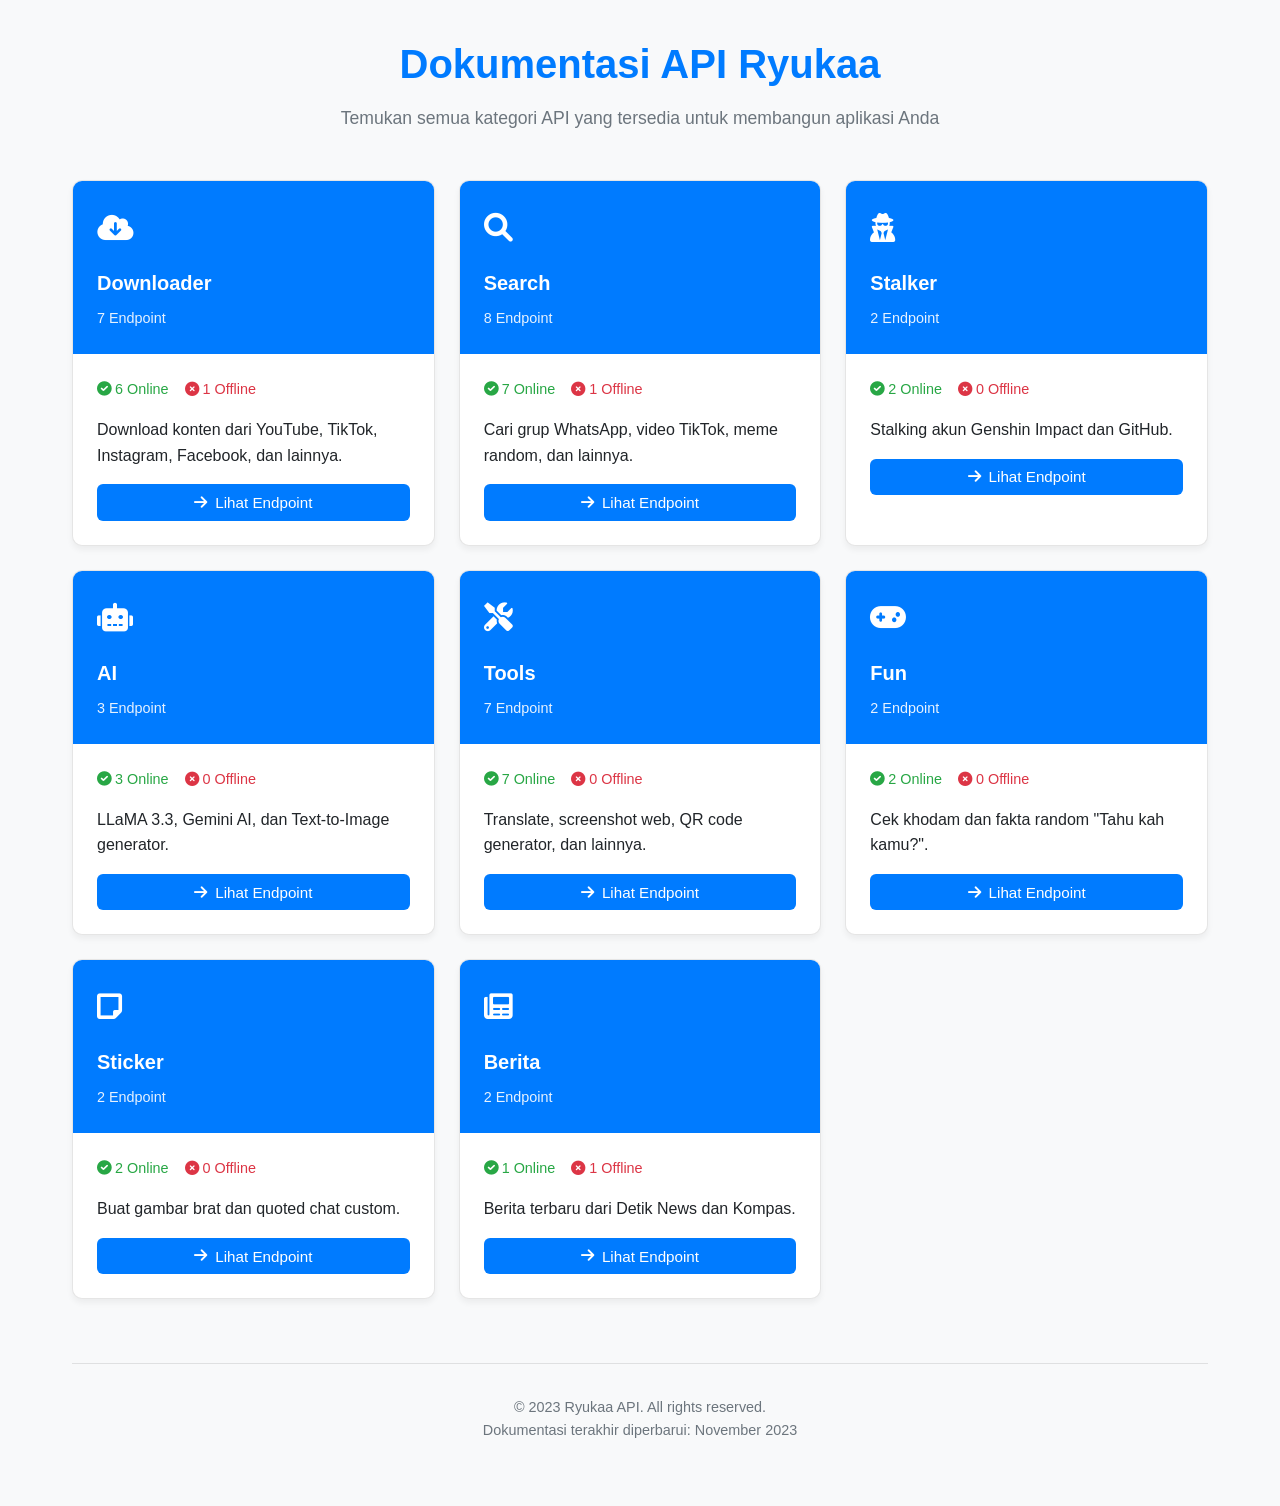
==== public/documentation.html @ 12b387f3 "Add files via upload" ====
<!DOCTYPE html>
<html lang="id">
<head>
    <meta charset="UTF-8">
    <meta name="viewport" content="width=device-width, initial-scale=1.0">
    <title>Dokumentasi API | Ryukaa</title>
    <link rel="stylesheet" href="https://cdnjs.cloudflare.com/ajax/libs/font-awesome/6.0.0-beta3/css/all.min.css">
    <style>
        :root {
            --primary: #007bff;
            --primary-dark: #0056b3;
            --primary-light: #e7f1ff;
            --dark: #212529;
            --light: #f8f9fa;
            --gray: #6c757d;
            --success: #28a745;
            --danger: #dc3545;
            --white: #ffffff;
        }

        * {
            margin: 0;
            padding: 0;
            box-sizing: border-box;
        }

        body {
            font-family: 'Segoe UI', Tahoma, Geneva, Verdana, sans-serif;
            background-color: var(--light);
            color: var(--dark);
            line-height: 1.6;
        }

        .container {
            max-width: 1200px;
            margin: 0 auto;
            padding: 2rem;
        }

        header {
            text-align: center;
            margin-bottom: 3rem;
            position: relative;
        }

        h1 {
            font-size: 2.5rem;
            color: var(--primary);
            margin-bottom: 0.5rem;
        }

        .subtitle {
            color: var(--gray);
            font-size: 1.1rem;
            max-width: 600px;
            margin: 0 auto;
        }

        .category-grid {
            display: grid;
            grid-template-columns: repeat(auto-fill, minmax(280px, 1fr));
            gap: 1.5rem;
            margin-top: 2rem;
        }

        .category-card {
            background: var(--white);
            border-radius: 10px;
            overflow: hidden;
            box-shadow: 0 4px 6px rgba(0, 0, 0, 0.05);
            transition: all 0.3s ease;
            border: 1px solid rgba(0, 0, 0, 0.1);
        }

        .category-card:hover {
            transform: translateY(-5px);
            box-shadow: 0 10px 15px rgba(0, 0, 0, 0.1);
        }

        .category-header {
            padding: 1.5rem;
            background: var(--primary);
            color: white;
            position: relative;
        }

        .category-icon {
            font-size: 1.8rem;
            margin-bottom: 1rem;
            color: white;
        }

        .category-title {
            font-size: 1.25rem;
            font-weight: 600;
            margin-bottom: 0.5rem;
        }

        .category-count {
            font-size: 0.9rem;
            opacity: 0.9;
        }

        .category-body {
            padding: 1.5rem;
        }

        .endpoint-count {
            display: flex;
            align-items: center;
            margin-bottom: 1rem;
            font-size: 0.9rem;
        }

        .online-count {
            color: var(--success);
            font-weight: 500;
            margin-right: 1rem;
        }

        .offline-count {
            color: var(--danger);
            font-weight: 500;
        }

        .view-btn {
            display: inline-flex;
            align-items: center;
            padding: 0.6rem 1.2rem;
            background: var(--primary);
            color: white;
            border-radius: 6px;
            text-decoration: none;
            font-weight: 500;
            transition: all 0.2s ease;
            border: none;
            cursor: pointer;
            width: 100%;
            justify-content: center;
            margin-top: 1rem;
            font-size: 0.95rem;
        }

        .view-btn:hover {
            background: var(--primary-dark);
            transform: translateY(-2px);
            box-shadow: 0 4px 8px rgba(0, 0, 0, 0.1);
        }

        .view-btn i {
            margin-right: 0.5rem;
        }

        footer {
            text-align: center;
            margin-top: 4rem;
            padding: 2rem 0;
            color: var(--gray);
            font-size: 0.9rem;
            border-top: 1px solid rgba(0, 0, 0, 0.1);
        }

        /* Animations */
        @keyframes fadeIn {
            from { opacity: 0; transform: translateY(20px); }
            to { opacity: 1; transform: translateY(0); }
        }

        .category-card {
            animation: fadeIn 0.5s ease forwards;
            opacity: 0;
        }

        .category-card:nth-child(1) { animation-delay: 0.1s; }
        .category-card:nth-child(2) { animation-delay: 0.2s; }
        .category-card:nth-child(3) { animation-delay: 0.3s; }
        .category-card:nth-child(4) { animation-delay: 0.4s; }
        .category-card:nth-child(5) { animation-delay: 0.5s; }
        .category-card:nth-child(6) { animation-delay: 0.6s; }
        .category-card:nth-child(7) { animation-delay: 0.7s; }
        .category-card:nth-child(8) { animation-delay: 0.8s; }

        /* Responsive */
        @media (max-width: 768px) {
            .container {
                padding: 1.5rem;
            }
            
            h1 {
                font-size: 2rem;
            }
            
            .category-grid {
                grid-template-columns: 1fr;
            }
        }
    </style>
</head>
<body>
    <div class="container">
        <header>
            <h1>Dokumentasi API Ryukaa</h1>
            <p class="subtitle">Temukan semua kategori API yang tersedia untuk membangun aplikasi Anda</p>
        </header>

        <div class="category-grid">
            <!-- Downloader -->
            <div class="category-card">
                <div class="category-header">
                    <div class="category-icon">
                        <i class="fas fa-cloud-download-alt"></i>
                    </div>
                    <h3 class="category-title">Downloader</h3>
                    <div class="category-count">7 Endpoint</div>
                </div>
                <div class="category-body">
                    <div class="endpoint-count">
                        <span class="online-count"><i class="fas fa-check-circle"></i> 6 Online</span>
                        <span class="offline-count"><i class="fas fa-times-circle"></i> 1 Offline</span>
                    </div>
                    <p>Download konten dari YouTube, TikTok, Instagram, Facebook, dan lainnya.</p>
                    <button class="view-btn" onclick="showCategory('downloader')">
                        <i class="fas fa-arrow-right"></i> Lihat Endpoint
                    </button>
                </div>
            </div>

            <!-- Search -->
            <div class="category-card">
                <div class="category-header">
                    <div class="category-icon">
                        <i class="fas fa-search"></i>
                    </div>
                    <h3 class="category-title">Search</h3>
                    <div class="category-count">8 Endpoint</div>
                </div>
                <div class="category-body">
                    <div class="endpoint-count">
                        <span class="online-count"><i class="fas fa-check-circle"></i> 7 Online</span>
                        <span class="offline-count"><i class="fas fa-times-circle"></i> 1 Offline</span>
                    </div>
                    <p>Cari grup WhatsApp, video TikTok, meme random, dan lainnya.</p>
                    <button class="view-btn" onclick="showCategory('search')">
                        <i class="fas fa-arrow-right"></i> Lihat Endpoint
                    </button>
                </div>
            </div>

            <!-- Stalker -->
            <div class="category-card">
                <div class="category-header">
                    <div class="category-icon">
                        <i class="fas fa-user-secret"></i>
                    </div>
                    <h3 class="category-title">Stalker</h3>
                    <div class="category-count">2 Endpoint</div>
                </div>
                <div class="category-body">
                    <div class="endpoint-count">
                        <span class="online-count"><i class="fas fa-check-circle"></i> 2 Online</span>
                        <span class="offline-count"><i class="fas fa-times-circle"></i> 0 Offline</span>
                    </div>
                    <p>Stalking akun Genshin Impact dan GitHub.</p>
                    <button class="view-btn" onclick="showCategory('stalker')">
                        <i class="fas fa-arrow-right"></i> Lihat Endpoint
                    </button>
                </div>
            </div>

            <!-- AI -->
            <div class="category-card">
                <div class="category-header">
                    <div class="category-icon">
                        <i class="fas fa-robot"></i>
                    </div>
                    <h3 class="category-title">AI</h3>
                    <div class="category-count">3 Endpoint</div>
                </div>
                <div class="category-body">
                    <div class="endpoint-count">
                        <span class="online-count"><i class="fas fa-check-circle"></i> 3 Online</span>
                        <span class="offline-count"><i class="fas fa-times-circle"></i> 0 Offline</span>
                    </div>
                    <p>LLaMA 3.3, Gemini AI, dan Text-to-Image generator.</p>
                    <button class="view-btn" onclick="showCategory('ai')">
                        <i class="fas fa-arrow-right"></i> Lihat Endpoint
                    </button>
                </div>
            </div>

            <!-- Tools -->
            <div class="category-card">
                <div class="category-header">
                    <div class="category-icon">
                        <i class="fas fa-tools"></i>
                    </div>
                    <h3 class="category-title">Tools</h3>
                    <div class="category-count">7 Endpoint</div>
                </div>
                <div class="category-body">
                    <div class="endpoint-count">
                        <span class="online-count"><i class="fas fa-check-circle"></i> 7 Online</span>
                        <span class="offline-count"><i class="fas fa-times-circle"></i> 0 Offline</span>
                    </div>
                    <p>Translate, screenshot web, QR code generator, dan lainnya.</p>
                    <button class="view-btn" onclick="showCategory('tools')">
                        <i class="fas fa-arrow-right"></i> Lihat Endpoint
                    </button>
                </div>
            </div>

            <!-- Fun -->
            <div class="category-card">
                <div class="category-header">
                    <div class="category-icon">
                        <i class="fas fa-gamepad"></i>
                    </div>
                    <h3 class="category-title">Fun</h3>
                    <div class="category-count">2 Endpoint</div>
                </div>
                <div class="category-body">
                    <div class="endpoint-count">
                        <span class="online-count"><i class="fas fa-check-circle"></i> 2 Online</span>
                        <span class="offline-count"><i class="fas fa-times-circle"></i> 0 Offline</span>
                    </div>
                    <p>Cek khodam dan fakta random "Tahu kah kamu?".</p>
                    <button class="view-btn" onclick="showCategory('fun')">
                        <i class="fas fa-arrow-right"></i> Lihat Endpoint
                    </button>
                </div>
            </div>

            <!-- Sticker -->
            <div class="category-card">
                <div class="category-header">
                    <div class="category-icon">
                        <i class="fas fa-sticky-note"></i>
                    </div>
                    <h3 class="category-title">Sticker</h3>
                    <div class="category-count">2 Endpoint</div>
                </div>
                <div class="category-body">
                    <div class="endpoint-count">
                        <span class="online-count"><i class="fas fa-check-circle"></i> 2 Online</span>
                        <span class="offline-count"><i class="fas fa-times-circle"></i> 0 Offline</span>
                    </div>
                    <p>Buat gambar brat dan quoted chat custom.</p>
                    <button class="view-btn" onclick="showCategory('sticker')">
                        <i class="fas fa-arrow-right"></i> Lihat Endpoint
                    </button>
                </div>
            </div>

            <!-- Berita -->
            <div class="category-card">
                <div class="category-header">
                    <div class="category-icon">
                        <i class="fas fa-newspaper"></i>
                    </div>
                    <h3 class="category-title">Berita</h3>
                    <div class="category-count">2 Endpoint</div>
                </div>
                <div class="category-body">
                    <div class="endpoint-count">
                        <span class="online-count"><i class="fas fa-check-circle"></i> 1 Online</span>
                        <span class="offline-count"><i class="fas fa-times-circle"></i> 1 Offline</span>
                    </div>
                    <p>Berita terbaru dari Detik News dan Kompas.</p>
                    <button class="view-btn" onclick="showCategory('berita')">
                        <i class="fas fa-arrow-right"></i> Lihat Endpoint
                    </button>
                </div>
            </div>
        </div>

        <footer>
            <p>© 2023 Ryukaa API. All rights reserved.</p>
            <p>Dokumentasi terakhir diperbarui: November 2023</p>
        </footer>
    </div>

    <script>
        function showCategory(category) {
            // Redirect ke halaman utama dengan hash category
            window.location.href = `/#${category}`;
            
            // Atau bisa diubah untuk menampilkan modal jika diperlukan
            // console.log(`Menampilkan kategori: ${category}`);
        }

        // Animasi hover card
        document.querySelectorAll('.category-card').forEach(card => {
            card.addEventListener('mouseenter', function() {
                this.style.boxShadow = '0 10px 20px rgba(0, 0, 0, 0.15)';
            });
            
            card.addEventListener('mouseleave', function() {
                this.style.boxShadow = '0 4px 6px rgba(0, 0, 0, 0.05)';
            });
        });
    </script>
</body>
</html>
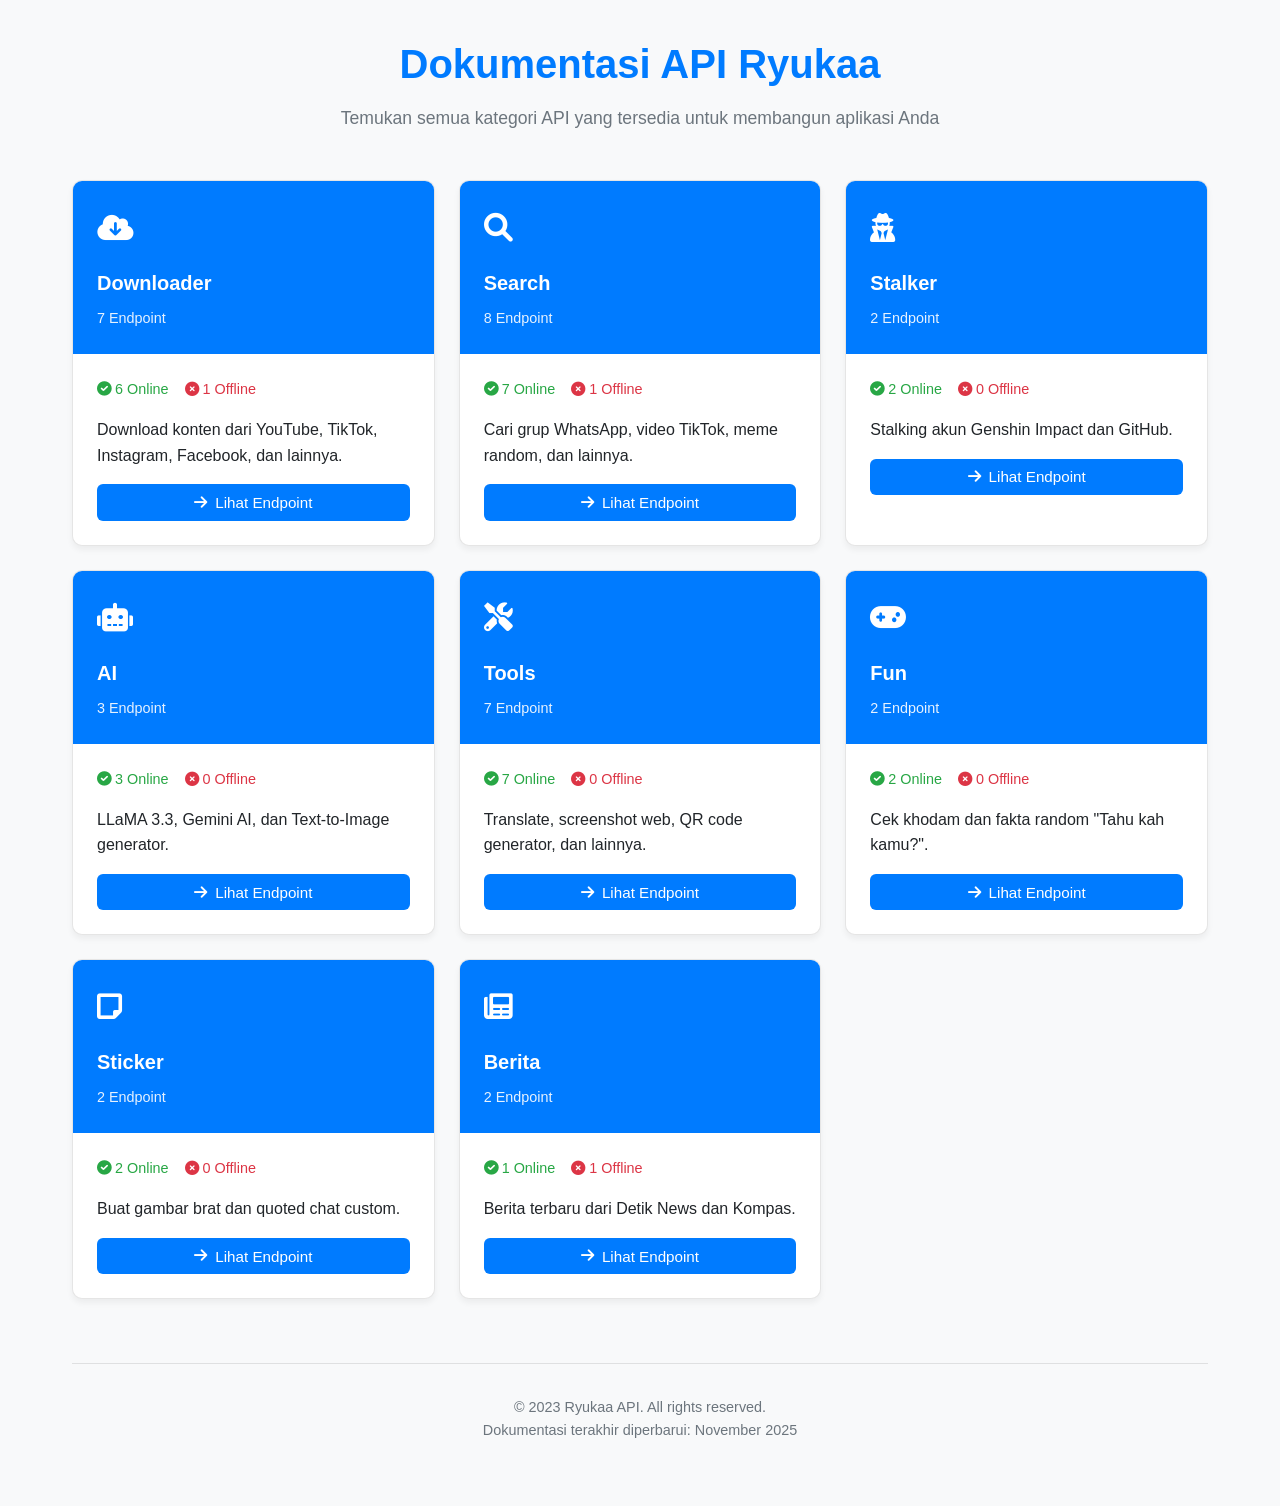
==== commit c8d05fc3: "documentation.html" ====
--- a/public/documentation.html
+++ b/public/documentation.html
@@ -375,7 +375,7 @@
 
         <footer>
             <p>© 2023 Ryukaa API. All rights reserved.</p>
-            <p>Dokumentasi terakhir diperbarui: November 2023</p>
+            <p>Dokumentasi terakhir diperbarui: November 2025</p>
         </footer>
     </div>
 
@@ -400,4 +400,4 @@
         });
     </script>
 </body>
-</html>+</html>
